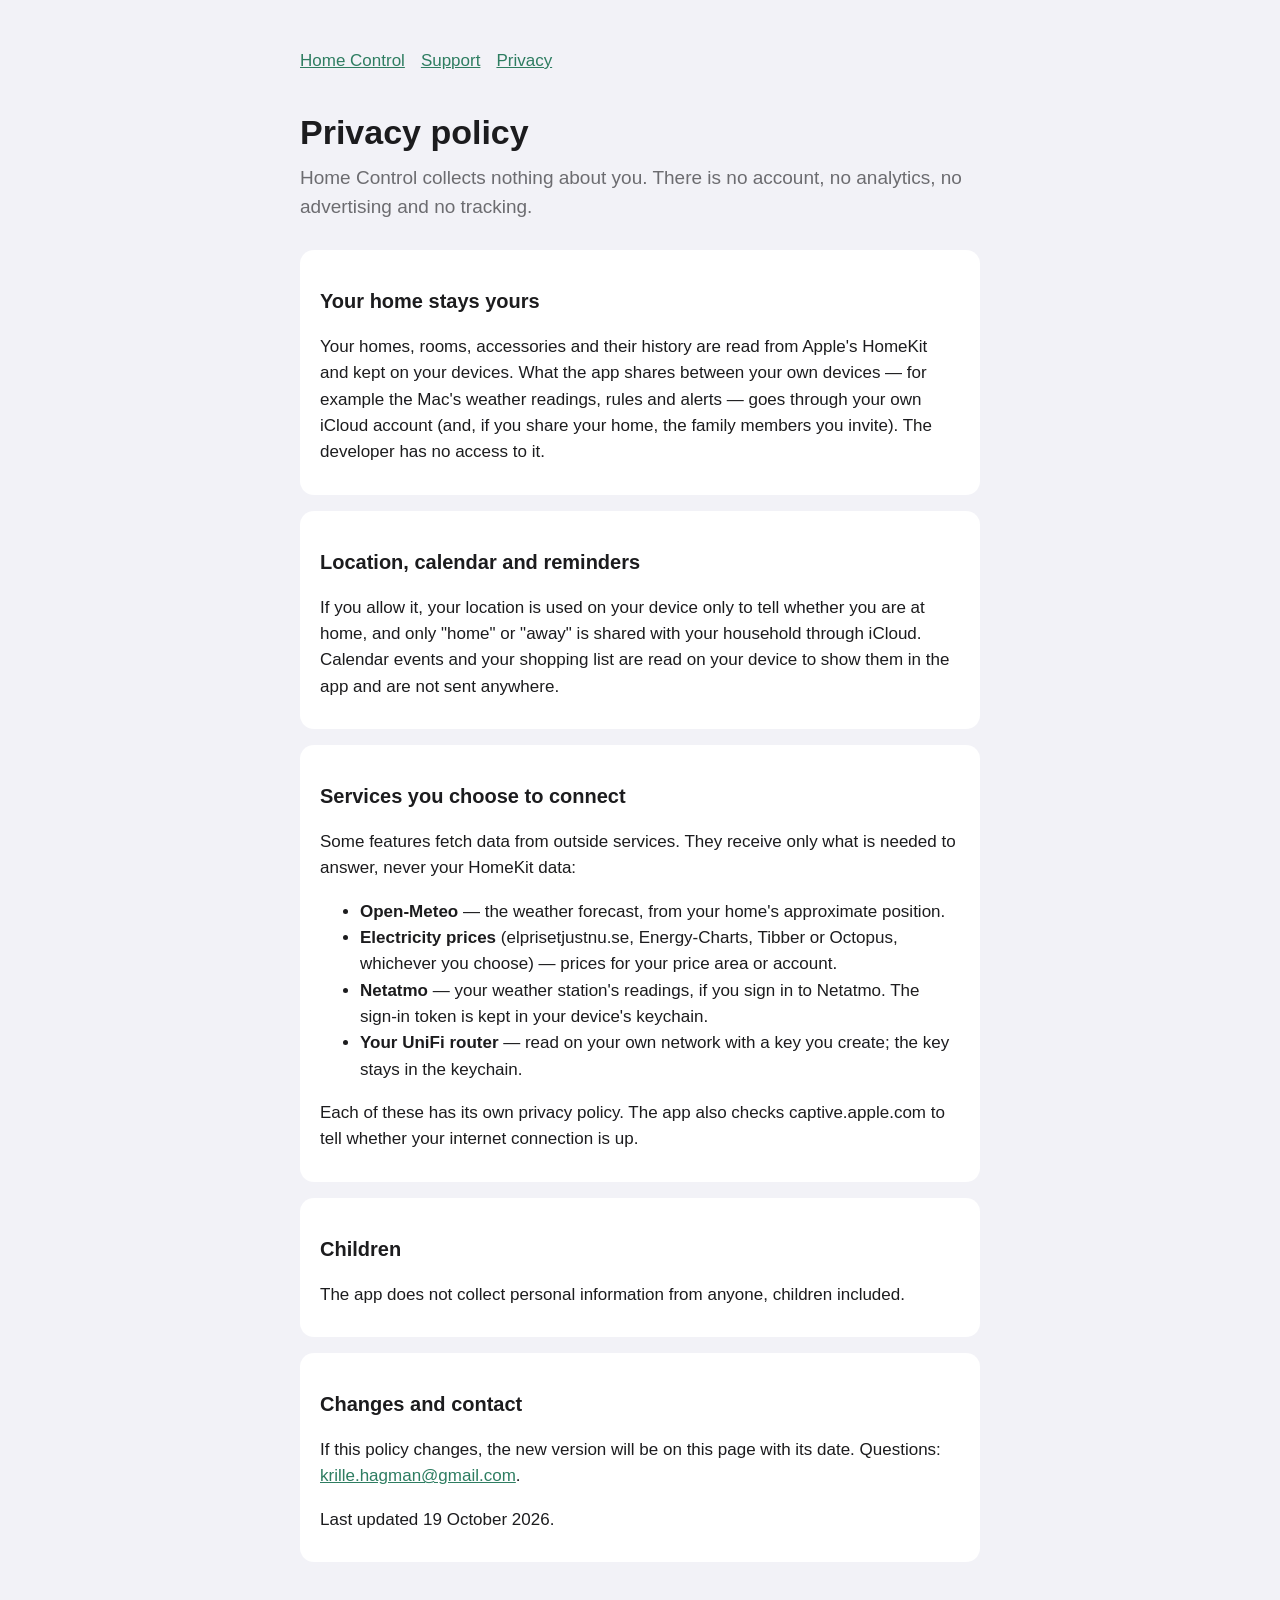
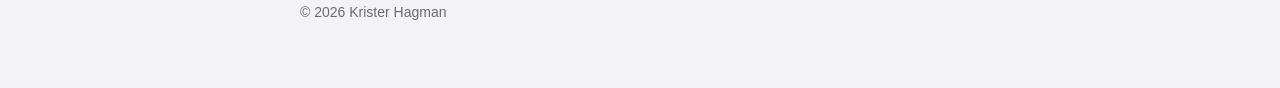
==== privacy.html @ cd3b15d4 "Privacy policy and support pages for Home Control – Explained Co-Authored-By: Claude Opus 5.5 <norep" ====
<!doctype html>
<html lang="en"><head><meta charset="utf-8"><meta name="viewport" content="width=device-width, initial-scale=1">
<title>Home Control Privacy</title><link rel="stylesheet" href="style.css"></head>
<body><main>
<nav><a href="./">Home Control</a><a href="support.html">Support</a><a href="privacy.html">Privacy</a></nav>
<h1>Privacy policy</h1>
<p class="lead">Home Control collects nothing about you. There is no account, no analytics, no advertising and no tracking.</p>
<section>
<h2>Your home stays yours</h2>
<p>Your homes, rooms, accessories and their history are read from Apple's HomeKit and kept on your devices. What the app shares between your own devices — for example the Mac's weather readings, rules and alerts — goes through your own iCloud account (and, if you share your home, the family members you invite). The developer has no access to it.</p>
</section>
<section>
<h2>Location, calendar and reminders</h2>
<p>If you allow it, your location is used on your device only to tell whether you are at home, and only "home" or "away" is shared with your household through iCloud. Calendar events and your shopping list are read on your device to show them in the app and are not sent anywhere.</p>
</section>
<section>
<h2>Services you choose to connect</h2>
<p>Some features fetch data from outside services. They receive only what is needed to answer, never your HomeKit data:</p>
<ul>
<li><strong>Open-Meteo</strong> — the weather forecast, from your home's approximate position.</li>
<li><strong>Electricity prices</strong> (elprisetjustnu.se, Energy-Charts, Tibber or Octopus, whichever you choose) — prices for your price area or account.</li>
<li><strong>Netatmo</strong> — your weather station's readings, if you sign in to Netatmo. The sign-in token is kept in your device's keychain.</li>
<li><strong>Your UniFi router</strong> — read on your own network with a key you create; the key stays in the keychain.</li>
</ul>
<p>Each of these has its own privacy policy. The app also checks captive.apple.com to tell whether your internet connection is up.</p>
</section>
<section>
<h2>Children</h2>
<p>The app does not collect personal information from anyone, children included.</p>
</section>
<section>
<h2>Changes and contact</h2>
<p>If this policy changes, the new version will be on this page with its date. Questions: <a href="mailto:krille.hagman@gmail.com">krille.hagman@gmail.com</a>.</p>
<p>Last updated 19 October 2026.</p>
</section>
<footer>© 2026 Krister Hagman</footer>
</main></body></html>
---- style.css ----
:root { --bg: #f2f2f7; --card: #fff; --text: #1c1c1e; --muted: #6c6c70; --accent: #2e7d61; }
@media (prefers-color-scheme: dark) { :root { --bg: #000; --card: #1c1c1e; --text: #f2f2f7; --muted: #98989f; --accent: #5cc29b; } }
body { margin: 0; background: var(--bg); color: var(--text); font: 17px/1.55 -apple-system, BlinkMacSystemFont, "Segoe UI", sans-serif; }
main { max-width: 680px; margin: 0 auto; padding: 48px 16px 64px; }
h1 { font-size: 34px; margin: 0 0 4px; } h2 { font-size: 20px; margin: 32px 0 8px; }
.lead { color: var(--muted); font-size: 19px; margin: 0 0 28px; }
section { background: var(--card); border-radius: 14px; padding: 4px 20px 12px; margin: 16px 0; }
a { color: var(--accent); } nav { margin-bottom: 32px; } nav a { margin-right: 16px; }
footer { color: var(--muted); font-size: 14px; margin-top: 40px; }
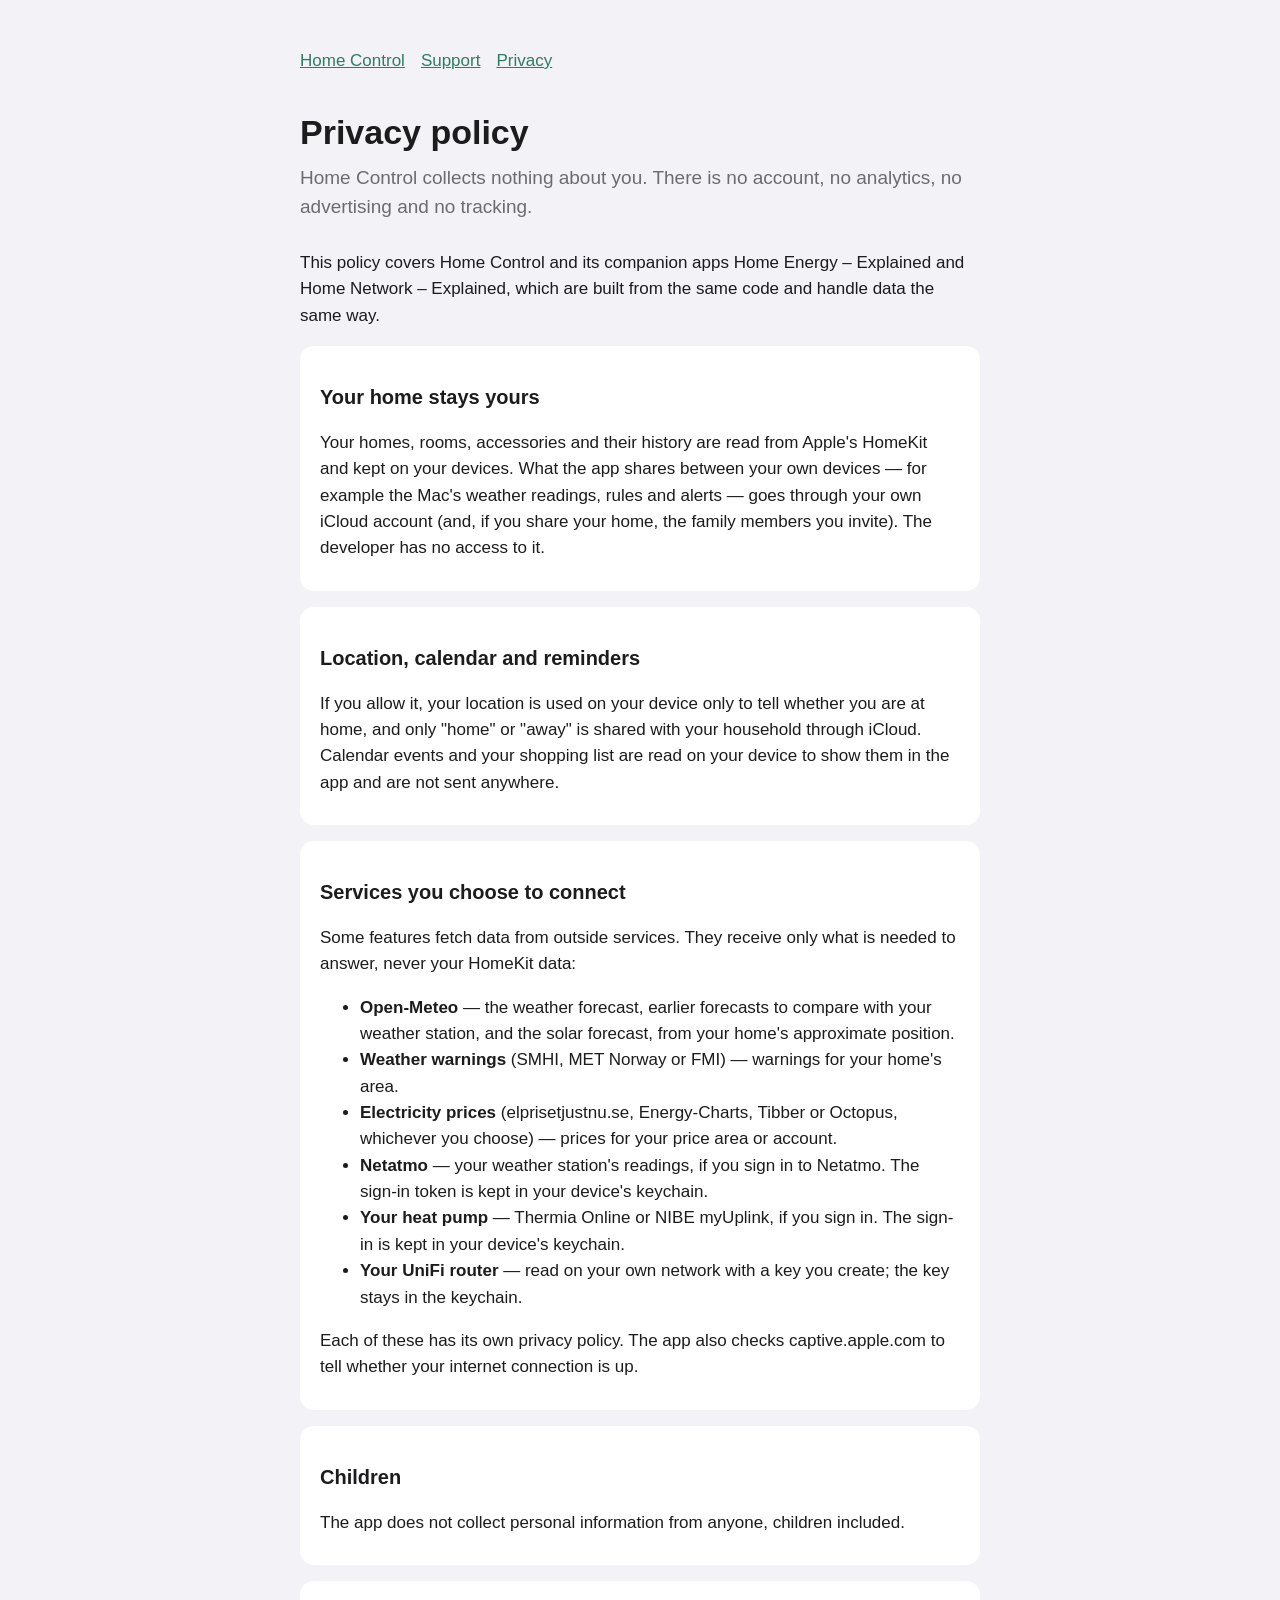
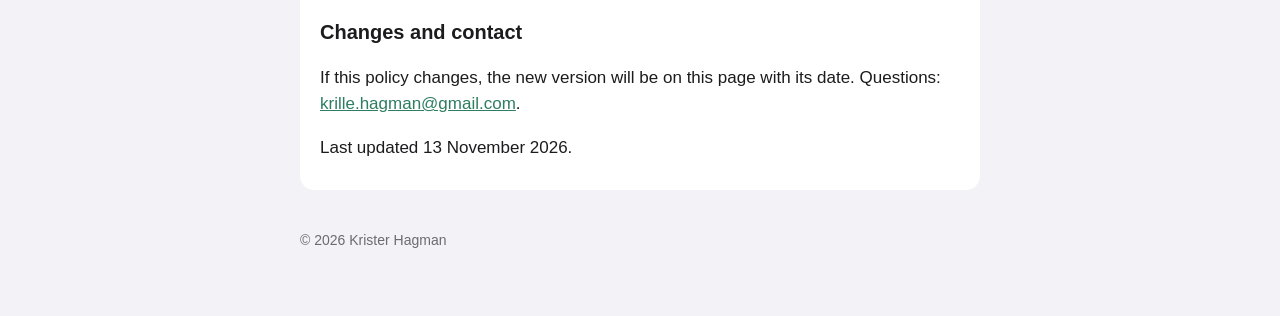
==== commit 505020af: "Privacy and support: cover the companion apps Home Energy and Home Network, the heat pump sign-in (T" ====
--- a/privacy.html
+++ b/privacy.html
@@ -5,6 +5,7 @@
 <nav><a href="./">Home Control</a><a href="support.html">Support</a><a href="privacy.html">Privacy</a></nav>
 <h1>Privacy policy</h1>
 <p class="lead">Home Control collects nothing about you. There is no account, no analytics, no advertising and no tracking.</p>
+<p>This policy covers Home Control and its companion apps Home Energy – Explained and Home Network – Explained, which are built from the same code and handle data the same way.</p>
 <section>
 <h2>Your home stays yours</h2>
 <p>Your homes, rooms, accessories and their history are read from Apple's HomeKit and kept on your devices. What the app shares between your own devices — for example the Mac's weather readings, rules and alerts — goes through your own iCloud account (and, if you share your home, the family members you invite). The developer has no access to it.</p>
@@ -17,9 +18,11 @@
 <h2>Services you choose to connect</h2>
 <p>Some features fetch data from outside services. They receive only what is needed to answer, never your HomeKit data:</p>
 <ul>
-<li><strong>Open-Meteo</strong> — the weather forecast, from your home's approximate position.</li>
+<li><strong>Open-Meteo</strong> — the weather forecast, earlier forecasts to compare with your weather station, and the solar forecast, from your home's approximate position.</li>
+<li><strong>Weather warnings</strong> (SMHI, MET Norway or FMI) — warnings for your home's area.</li>
 <li><strong>Electricity prices</strong> (elprisetjustnu.se, Energy-Charts, Tibber or Octopus, whichever you choose) — prices for your price area or account.</li>
 <li><strong>Netatmo</strong> — your weather station's readings, if you sign in to Netatmo. The sign-in token is kept in your device's keychain.</li>
+<li><strong>Your heat pump</strong> — Thermia Online or NIBE myUplink, if you sign in. The sign-in is kept in your device's keychain.</li>
 <li><strong>Your UniFi router</strong> — read on your own network with a key you create; the key stays in the keychain.</li>
 </ul>
 <p>Each of these has its own privacy policy. The app also checks captive.apple.com to tell whether your internet connection is up.</p>
@@ -31,7 +34,7 @@
 <section>
 <h2>Changes and contact</h2>
 <p>If this policy changes, the new version will be on this page with its date. Questions: <a href="mailto:krille.hagman@gmail.com">krille.hagman@gmail.com</a>.</p>
-<p>Last updated 19 October 2026.</p>
+<p>Last updated 13 November 2026.</p>
 </section>
 <footer>© 2026 Krister Hagman</footer>
 </main></body></html>
